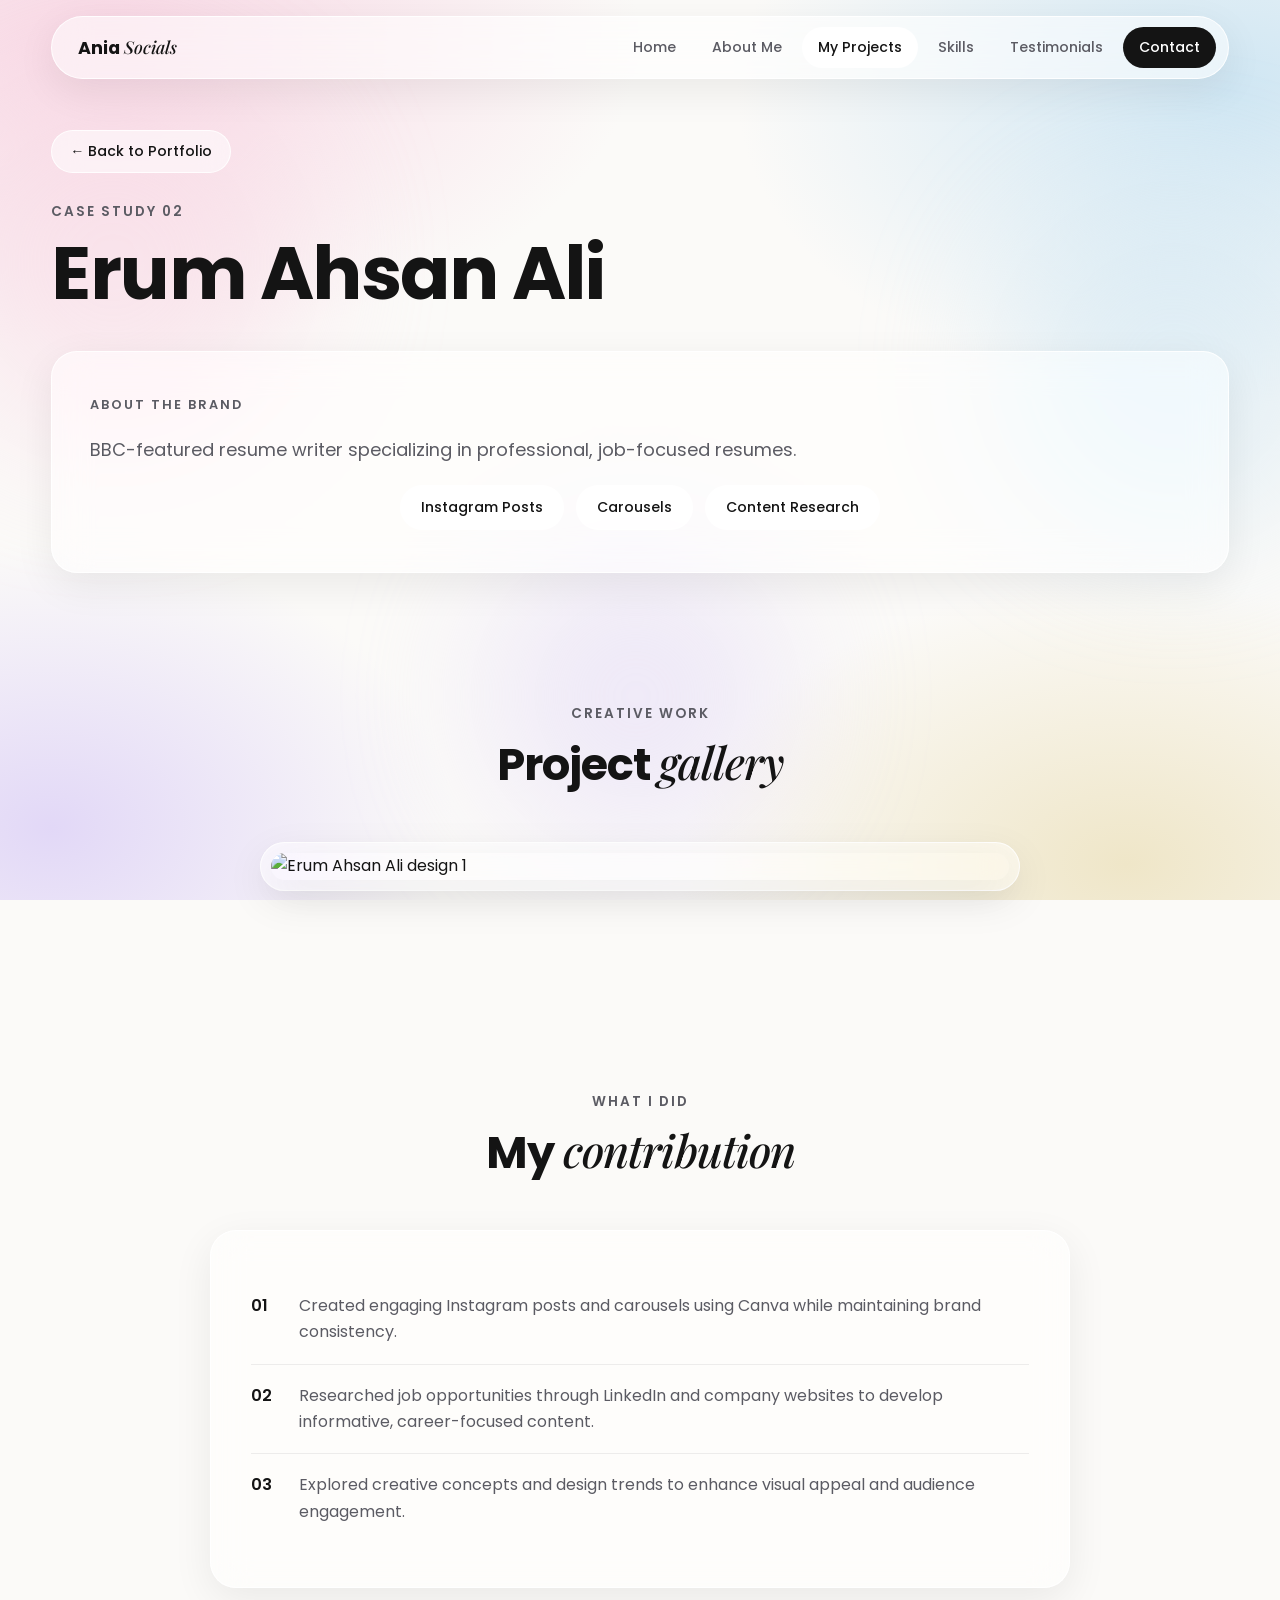
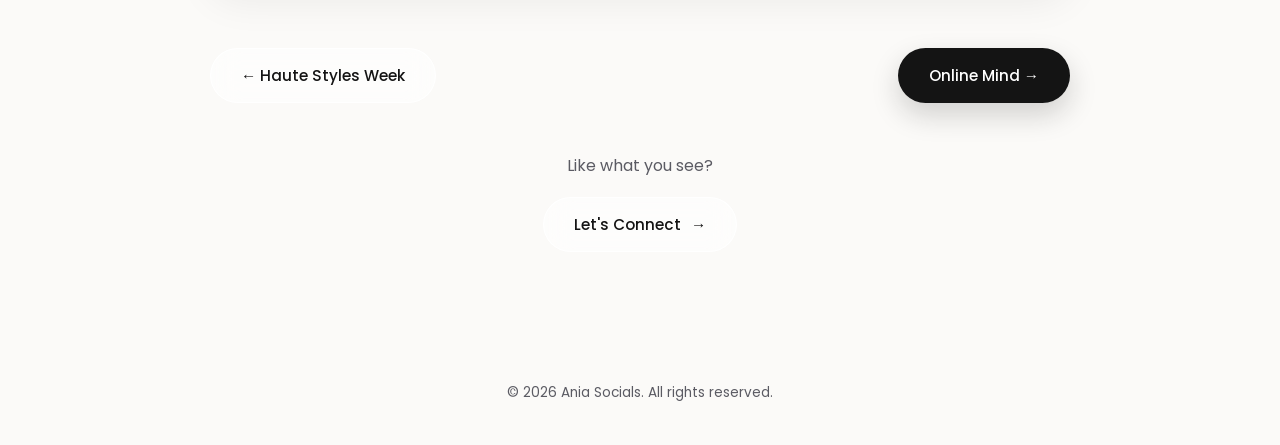
==== erum-ahsan-ali.html @ 64da8299 "Add files via upload" ====
<!DOCTYPE html>
<html lang="en">
<head>
<meta charset="UTF-8">
<meta name="viewport" content="width=device-width, initial-scale=1">
<meta name="description" content="BBC-featured resume writer specializing in professional, job-focused resumes.">
<title>Erum Ahsan Ali | Ania Socials</title>
<link rel="preconnect" href="https://fonts.googleapis.com">
<link rel="preconnect" href="https://fonts.gstatic.com" crossorigin="anonymous">
<link href="https://fonts.googleapis.com/css2?family=Poppins:wght@400;500;600;700&amp;family=Playfair+Display:ital,wght@1,500&amp;display=swap" rel="stylesheet">
<link rel="stylesheet" href="style.css">
</head>
<body>
<div class="bg" aria-hidden="true"><div class="blob b1"></div><div class="blob b2"></div><div class="blob b3"></div></div>

<header class="nav" id="nav">
<div class="container">
<nav aria-label="Main navigation" class="nav-inner">
<a class="logo" href="index.html#home">Ania <span>Socials</span></a>
<ul class="nav-links" id="navLinks">
<li><a href="index.html#home">Home</a></li>
<li><a href="index.html#about">About Me</a></li>
<li><a class="active" href="index.html#work">My Projects</a></li>
<li><a href="skills.html">Skills</a></li>
<li><a href="index.html#testimonials">Testimonials</a></li>
<li><a class="nav-cta" href="index.html#contact">Contact</a></li>
</ul>
<button aria-label="Toggle menu" class="menu-btn" id="menuBtn" type="button"><span></span><span></span><span></span></button>
</nav>
</div>
</header>

<main class="project-page" id="projectPage">
<section class="ph">
<div class="container">
<a class="back-link" href="index.html#work">&#8592; Back to Portfolio</a>
<span class="eyebrow left fade-in d1" id="pEyebrow">Case Study 02</span>
<h1 class="ptitle fade-in d2" id="pTitle">Erum Ahsan Ali</h1>
<div class="pintro" id="pIntro">
<div class="glass pabout reveal">
<span class="plabel">About the Brand</span>
<p id="pAbout">BBC-featured resume writer specializing in professional, job-focused resumes.</p>
<div class="chips" id="pTags"><span>Instagram Posts</span><span>Carousels</span><span>Content Research</span></div>
</div>
</div>
</div>
</section>

<section class="sec">
<div class="container">
<span class="eyebrow reveal">Creative Work</span>
<h2 class="reveal">Project <span class="serif">gallery</span></h2>
<div class="pgal" id="pGal">
<figure class="glass" style="padding:10px"><img alt="Erum Ahsan Ali design 1" loading="lazy" src="https://blogger.googleusercontent.com/img/b/R29vZ2xl/AVvXsEg6LfArgx_egwnG5gX5-q8pyxZDAV-_O9g64z_gU8u0inH4OC-LQ6_JfdG59l0lxsexJ990iQ7lXG4DcFvvriymnPD7KIyHZJl_hjURsGWH9Nm808c5RV7DX7pBr5R3vPqUuLOKTzW5qG34pBVxC1NKSRF00-Y6M6TqEg-s_VpP72AMal4XsR9jh1pmQHkb/s1600/1.png"></figure>
<!-- EDIT: to add more design images, copy the <figure> line above and paste it here with a new image link -->
</div>
</div>
</section>

<section class="sec">
<div class="container">
<span class="eyebrow reveal">What I Did</span>
<h2 class="reveal">My <span class="serif">contribution</span></h2>
<div class="glass pdo reveal"><ol id="pDo"><li><span>Created engaging Instagram posts and carousels using Canva while maintaining brand consistency.</span></li><li><span>Researched job opportunities through LinkedIn and company websites to develop informative, career-focused content.</span></li><li><span>Explored creative concepts and design trends to enhance visual appeal and audience engagement.</span></li></ol></div>
<div class="pcta reveal">
<div class="pnext"><a class="btn btn-glass" href="haute-styles-week.html" id="pPrev">&#8592; Haute Styles Week</a><a class="btn btn-primary" href="online-mind.html" id="pNext">Online Mind &#8594;</a></div>
<div style="margin-top:50px"><p>Like what you see?</p><a class="btn btn-glass" href="index.html#contact">Let's Connect <span class="arrow">&#8594;</span></a></div>
</div>
</div>
</section>
</main>

<footer class="footer"><div class="container">&#169; 2026 Ania Socials. All rights reserved.</div></footer>
<div class="lightbox" id="lightbox"><img alt="Project preview" id="lbImg"></div>

<script src="script.js"></script>
</body>
</html>
---- style.css ----
:root{
  /* EDIT COLORS HERE */
  --bg:#fbfaf8; --text:#141414; --muted:#5b5b63; --accent:#141414;
  --g1:#f8d7e4; --g2:#cfe6f3; --g3:#efe6c8; --g4:#e2d8f7;
  --glass:rgba(255,255,255,.55); --glass2:rgba(255,255,255,.78); --border:rgba(255,255,255,.85);
  --shadow:0 12px 40px rgba(20,20,20,.07); --ease:cubic-bezier(.22,.61,.36,1);
}
*{box-sizing:border-box;margin:0;padding:0}
html{scroll-behavior:smooth}
body{font-family:'Poppins',sans-serif;color:var(--text);background:var(--bg);line-height:1.65;overflow-x:hidden;-webkit-font-smoothing:antialiased}
img{max-width:100%;height:auto;display:block}
a{color:inherit;text-decoration:none}
ul{list-style:none}
.container{width:min(1180px,92%);margin:0 auto}
.serif{font-family:'Playfair Display','Times New Roman',serif;font-style:italic;font-weight:500}
section{scroll-margin-top:90px;position:relative}
.bg{position:fixed;inset:0;z-index:-2;overflow:hidden;background:radial-gradient(60% 50% at 8% 4%,var(--g1),transparent 70%),radial-gradient(55% 50% at 96% 10%,var(--g2),transparent 70%),radial-gradient(50% 45% at 88% 96%,var(--g3),transparent 70%),radial-gradient(45% 45% at 4% 92%,var(--g4),transparent 70%),var(--bg)}
.blob{position:absolute;border-radius:50%;filter:blur(70px);opacity:.5;animation:float 16s ease-in-out infinite}
.b1{width:380px;height:380px;background:var(--g1);top:8%;left:-6%}
.b2{width:340px;height:340px;background:var(--g2);top:22%;right:-5%;animation-delay:-5s}
.b3{width:300px;height:300px;background:var(--g4);bottom:6%;left:38%;animation-delay:-9s}
@keyframes float{0%,100%{transform:translate(0,0) scale(1)}50%{transform:translate(30px,-40px) scale(1.08)}}
.glass{background:var(--glass);backdrop-filter:blur(18px) saturate(160%);-webkit-backdrop-filter:blur(18px) saturate(160%);border:1px solid var(--border);box-shadow:var(--shadow);border-radius:26px;transition:all .4s var(--ease)}
.glass:hover{background:var(--glass2);transform:translateY(-5px)}
/* NAV */
.nav{position:fixed;top:16px;left:0;right:0;z-index:60}
.nav-inner{position:relative;display:flex;align-items:center;justify-content:space-between;padding:10px 12px 10px 26px;background:var(--glass);backdrop-filter:blur(18px);-webkit-backdrop-filter:blur(18px);border:1px solid var(--border);border-radius:999px;box-shadow:var(--shadow)}
.nav.scrolled .nav-inner{background:var(--glass2)}
.logo{font-weight:700;font-size:1.1rem}
.logo span{font-family:'Playfair Display',serif;font-style:italic;font-weight:500}
.nav-links{display:flex;gap:4px;align-items:center}
.nav-links a{display:block;padding:9px 16px;border-radius:999px;font-size:.88rem;font-weight:500;color:var(--muted);transition:all .3s var(--ease)}
.nav-links a:hover,.nav-links a.active{color:var(--text);background:rgba(255,255,255,.9)}
.nav-links a.nav-cta{background:var(--accent);color:#fff}
.nav-links a.nav-cta:hover{background:#000;transform:translateY(-1px)}
.menu-btn{display:none;width:44px;height:44px;border-radius:50%;border:1px solid var(--border);background:var(--glass2);cursor:pointer;position:relative}
.menu-btn span{position:absolute;left:13px;right:13px;height:2px;background:var(--text);border-radius:2px;transition:all .3s var(--ease)}
.menu-btn span:nth-child(1){top:16px}.menu-btn span:nth-child(2){top:21px}.menu-btn span:nth-child(3){top:26px}
.menu-btn.open span:nth-child(1){top:21px;transform:rotate(45deg)}
.menu-btn.open span:nth-child(2){opacity:0}
.menu-btn.open span:nth-child(3){top:21px;transform:rotate(-45deg)}
/* BUTTONS */
.btn{display:inline-flex;align-items:center;gap:10px;padding:15px 30px;border-radius:999px;font:500 .95rem 'Poppins',sans-serif;cursor:pointer;border:1px solid transparent;transition:all .35s var(--ease)}
.btn-primary{background:var(--accent);color:#fff;box-shadow:0 12px 28px rgba(20,20,20,.18)}
.btn-primary:hover{transform:translateY(-3px);box-shadow:0 16px 34px rgba(20,20,20,.25)}
.btn-glass{background:var(--glass);color:var(--text);border-color:var(--border);backdrop-filter:blur(14px);-webkit-backdrop-filter:blur(14px)}
.btn-glass:hover{background:var(--glass2);transform:translateY(-3px);box-shadow:var(--shadow)}
.btn .arrow{transition:transform .3s var(--ease)}.btn:hover .arrow{transform:translateX(4px)}
/* HERO */
.hero{min-height:100vh;display:flex;align-items:center;padding:130px 0 70px}
.hero-grid{display:grid;grid-template-columns:1.05fr .95fr;gap:50px;align-items:center}
.pill{display:inline-flex;align-items:center;gap:10px;padding:8px 18px;border-radius:999px;font-size:.82rem;font-weight:500;color:var(--muted);background:var(--glass);border:1px solid var(--border);backdrop-filter:blur(12px);-webkit-backdrop-filter:blur(12px)}
.pill i{width:8px;height:8px;border-radius:50%;background:#7bd389}
.hero h1{font-size:clamp(2.4rem,5.2vw,4.3rem);font-weight:700;line-height:1.1;letter-spacing:-1.5px;margin:22px 0 18px}
.role{font-weight:600;margin-bottom:10px}
.role em{font-style:normal;color:var(--muted);font-weight:400;margin:0 6px}
.lead{color:var(--muted);font-size:1.05rem;max-width:480px}
.actions{display:flex;flex-wrap:wrap;gap:14px;margin-top:34px}
.hero-visual{position:relative;display:flex;justify-content:center}
.glass-shape{position:absolute;inset:6% 4% 2%;border-radius:46% 54% 50% 50%/52% 44% 56% 48%;background:linear-gradient(145deg,rgba(255,255,255,.8),rgba(255,255,255,.25));border:1px solid var(--border);backdrop-filter:blur(20px);-webkit-backdrop-filter:blur(20px);box-shadow:var(--shadow)}
.hero-visual img{position:relative;width:min(100%,520px);animation:rise 1.2s var(--ease) both .25s,bob 7s ease-in-out infinite 1.5s}
@keyframes rise{from{opacity:0;transform:translateY(40px) scale(.96)}to{opacity:1;transform:none}}
@keyframes bob{0%,100%{transform:translateY(0)}50%{transform:translateY(-10px)}}
.fade-in{opacity:0;transform:translateY(24px);animation:fadeUp .9s var(--ease) forwards}
.d1{animation-delay:.1s}.d2{animation-delay:.25s}.d3{animation-delay:.4s}.d4{animation-delay:.55s}
@keyframes fadeUp{to{opacity:1;transform:none}}
/* SECTIONS */
.sec{padding:100px 0}
.eyebrow{display:block;text-align:center;font-size:.85rem;font-weight:600;letter-spacing:2px;text-transform:uppercase;color:var(--muted);margin-bottom:10px}
.sec h2{text-align:center;font-size:clamp(1.9rem,3.6vw,2.8rem);font-weight:700;letter-spacing:-1px;line-height:1.2;margin-bottom:50px}
/* ABOUT */
.about-card{padding:56px 48px;max-width:860px;margin:0 auto;text-align:center}
.about-card p{font-size:1.12rem;color:var(--muted);max-width:640px;margin:0 auto 30px}
.chips{display:flex;flex-wrap:wrap;gap:12px;justify-content:center}
.chips span{padding:10px 20px;border-radius:999px;background:rgba(255,255,255,.8);border:1px solid var(--border);font-size:.88rem;font-weight:500}
/* CREATIVE PORTFOLIO */
.grid{display:grid;grid-template-columns:repeat(3,1fr);gap:22px}
.work{padding:10px;overflow:hidden;cursor:zoom-in}
.work img{width:100%;aspect-ratio:1/1;object-fit:cover;border-radius:18px;transition:transform .6s var(--ease)}
.work:hover img{transform:scale(1.04)}
.more{display:none}.grid.all .more{display:block}
.center{text-align:center;margin-top:40px}
.lightbox{position:fixed;inset:0;z-index:100;background:rgba(20,20,20,.7);backdrop-filter:blur(8px);display:none;align-items:center;justify-content:center;padding:24px;cursor:zoom-out}
.lightbox.show{display:flex}
.lightbox img{max-height:90vh;border-radius:18px;box-shadow:0 20px 60px rgba(0,0,0,.4)}
/* TESTIMONIALS */
.tgrid{display:grid;grid-template-columns:repeat(2,1fr);gap:22px}
.tcard{padding:34px}
.quote{font-family:'Playfair Display',serif;font-size:3rem;line-height:.6;color:var(--g1);filter:saturate(2) brightness(.9);height:26px}
.tcard p{color:var(--muted);margin:10px 0 20px;font-size:.98rem}
.tcard b{font-weight:600;font-size:.92rem}
/* CONTACT */
.contact-card{padding:56px 40px;max-width:860px;margin:0 auto;text-align:center}
.contact-card p{color:var(--muted);max-width:520px;margin:-20px auto 30px}
.links{display:flex;flex-wrap:wrap;gap:12px;justify-content:center;margin-top:26px}
.footer{padding:30px 0 40px;text-align:center;color:var(--muted);font-size:.85rem}
/* REVEAL (only active when JS adds .js) */
.js .reveal{opacity:0;transform:translateY(30px);transition:opacity .9s var(--ease),transform .9s var(--ease)}
.js .reveal.visible{opacity:1;transform:none}
@media(max-width:900px){
  .hero-grid{grid-template-columns:1fr;text-align:center;gap:30px}
  .lead{margin:0 auto}.actions{justify-content:center}
  .hero-visual{order:-1}.hero-visual img{width:min(78%,380px)}
  .hero{padding-top:110px}
  .grid{grid-template-columns:repeat(2,1fr)}.tgrid{grid-template-columns:1fr}
}
@media(max-width:820px){
  .menu-btn{display:block}
  .nav-links{position:absolute;top:calc(100% + 10px);left:0;right:0;flex-direction:column;padding:14px;background:var(--glass2);backdrop-filter:blur(20px);-webkit-backdrop-filter:blur(20px);border:1px solid var(--border);border-radius:26px;box-shadow:var(--shadow);opacity:0;visibility:hidden;transform:translateY(-10px);transition:all .3s var(--ease)}
  .nav-links.open{opacity:1;visibility:visible;transform:none}
  .nav-links a{text-align:center;padding:13px}
}
@media(max-width:520px){
  .grid{grid-template-columns:1fr}.btn{width:100%;justify-content:center}.actions{width:100%}
  .about-card,.contact-card{padding:38px 22px}.sec{padding:70px 0}
}
@media(prefers-reduced-motion:reduce){*{animation:none!important;transition:none!important}.fade-in{opacity:1;transform:none}.js .reveal{opacity:1;transform:none}}
/* ===== PROJECT PAGES ===== */
.project-page .ph{padding:130px 0 30px}
.back-link{display:inline-flex;align-items:center;gap:8px;padding:9px 18px;border-radius:999px;background:var(--glass);border:1px solid var(--border);backdrop-filter:blur(14px);-webkit-backdrop-filter:blur(14px);font-size:.88rem;font-weight:500;margin-bottom:28px;transition:all .3s var(--ease)}
.back-link:hover{background:var(--glass2);transform:translateX(-4px)}
.eyebrow.left{text-align:left}
.ptitle{font-size:clamp(2.4rem,6vw,4.6rem);font-weight:700;letter-spacing:-1.5px;line-height:1.08;margin:6px 0 38px}
.pintro{display:block}
.pabout{padding:42px 38px;display:flex;flex-direction:column;justify-content:center;gap:20px}
.plabel{font-size:.8rem;font-weight:600;letter-spacing:2px;text-transform:uppercase;color:var(--muted)}
.pabout p{font-size:1.12rem;color:var(--muted)}
.pgal{display:grid;grid-template-columns:repeat(auto-fit,minmax(min(100%,320px),1fr));gap:22px;align-items:start}
.pgal figure{margin:0 auto;width:100%;max-width:760px}
.pgal img{width:100%;height:auto;object-fit:contain;display:block;border-radius:18px;box-shadow:var(--shadow);cursor:zoom-in;transition:transform .5s var(--ease)}
.pgal img:hover{transform:scale(1.02)}
.pnote{grid-column:1/-1;padding:40px;text-align:center;color:var(--muted)}
.pdo{max-width:860px;margin:0 auto;padding:44px 40px}
.pdo ol{list-style:none;counter-reset:c}
.pdo li{display:flex;gap:18px;padding:18px 0;color:var(--muted);border-bottom:1px solid rgba(20,20,20,.07)}
.pdo li:last-child{border-bottom:0}
.pdo li:before{counter-increment:c;content:counter(c,decimal-leading-zero);font-weight:600;color:var(--text);min-width:30px}
.pnext{display:flex;justify-content:space-between;gap:16px;flex-wrap:wrap;max-width:860px;margin:0 auto}
.pcta{text-align:center;margin-top:60px}
.pcta p{color:var(--muted);margin-bottom:18px}
@media(max-width:600px){.pgal{grid-template-columns:1fr}.pabout,.pdo{padding:30px 22px}.project-page .ph{padding-top:110px}.pnext .btn{width:100%;justify-content:center}}
/* ===== HERO STATS ===== */
.stats{display:flex;align-items:stretch;margin-top:26px;max-width:480px}
.stat{flex:1;padding:0 30px}
.stat:first-child{padding-left:0}
.stat+.stat{border-left:1px solid rgba(20,20,20,.12)}
.stat strong{display:block;font-size:clamp(2.4rem,5vw,3.4rem);font-weight:700;letter-spacing:-1.5px;line-height:1.05}
.stat span{display:block;margin-top:6px;font-size:.88rem;font-weight:500;color:var(--muted);line-height:1.4}
@media(max-width:900px){.stats{margin-left:auto;margin-right:auto}.stat,.stat:first-child{padding:0 22px}}
@media(max-width:520px){.stats{max-width:100%}.stat,.stat:first-child{padding:0 12px}.stat strong{font-size:2.3rem}.stat span{font-size:.8rem}}
/* ===== SKILLS PAGE ===== */
.skills-page .ph{padding:130px 0 30px}
.sgrid{display:grid;grid-template-columns:repeat(6,1fr);gap:22px}
.scard{grid-column:span 2;padding:36px 32px}
.scard:nth-child(n+4){grid-column:span 3}
.snum{display:block;font-family:'Playfair Display','Times New Roman',serif;font-style:italic;font-size:1.5rem;color:var(--muted);line-height:1}
.scard h3{font-size:1.2rem;font-weight:600;line-height:1.35;margin:10px 0 22px;letter-spacing:-.2px}
.skchips{display:flex;flex-wrap:wrap;gap:9px}
.skchips span{padding:8px 15px;border-radius:999px;background:rgba(255,255,255,.8);border:1px solid var(--border);font-size:.82rem;font-weight:500;transition:all .3s var(--ease)}
.skchips span:hover{background:#fff;transform:translateY(-2px);box-shadow:0 6px 16px rgba(20,20,20,.06)}
.sfoot{display:flex;flex-wrap:wrap;gap:14px;justify-content:center;margin-top:56px}
@media(min-width:821px) and (max-width:1000px){.nav-links a{padding:9px 11px}}
@media(max-width:900px){.sgrid{grid-template-columns:repeat(2,1fr)}.scard,.scard:nth-child(n+4){grid-column:span 1}.scard:last-child{grid-column:span 2}}
@media(max-width:600px){.sgrid{grid-template-columns:1fr}.scard:last-child{grid-column:span 1}.scard{padding:28px 22px}.skills-page .ph{padding-top:110px}.sfoot .btn{width:100%;justify-content:center}}
/* ===== PROJECTS NOTE ===== */
.more-note{display:flex;align-items:center;justify-content:center;gap:16px;margin-top:34px;padding:0 6px;text-align:center;font-family:'Playfair Display','Times New Roman',serif;font-style:italic;font-size:.98rem;color:var(--muted);line-height:1.5}
.more-note:before,.more-note:after{content:"";flex:0 0 36px;height:1px;background:linear-gradient(90deg,transparent,rgba(20,20,20,.2))}
.more-note:after{background:linear-gradient(270deg,transparent,rgba(20,20,20,.2))}
@media(max-width:520px){.more-note{gap:10px;font-size:.92rem}.more-note:before,.more-note:after{flex-basis:20px}}
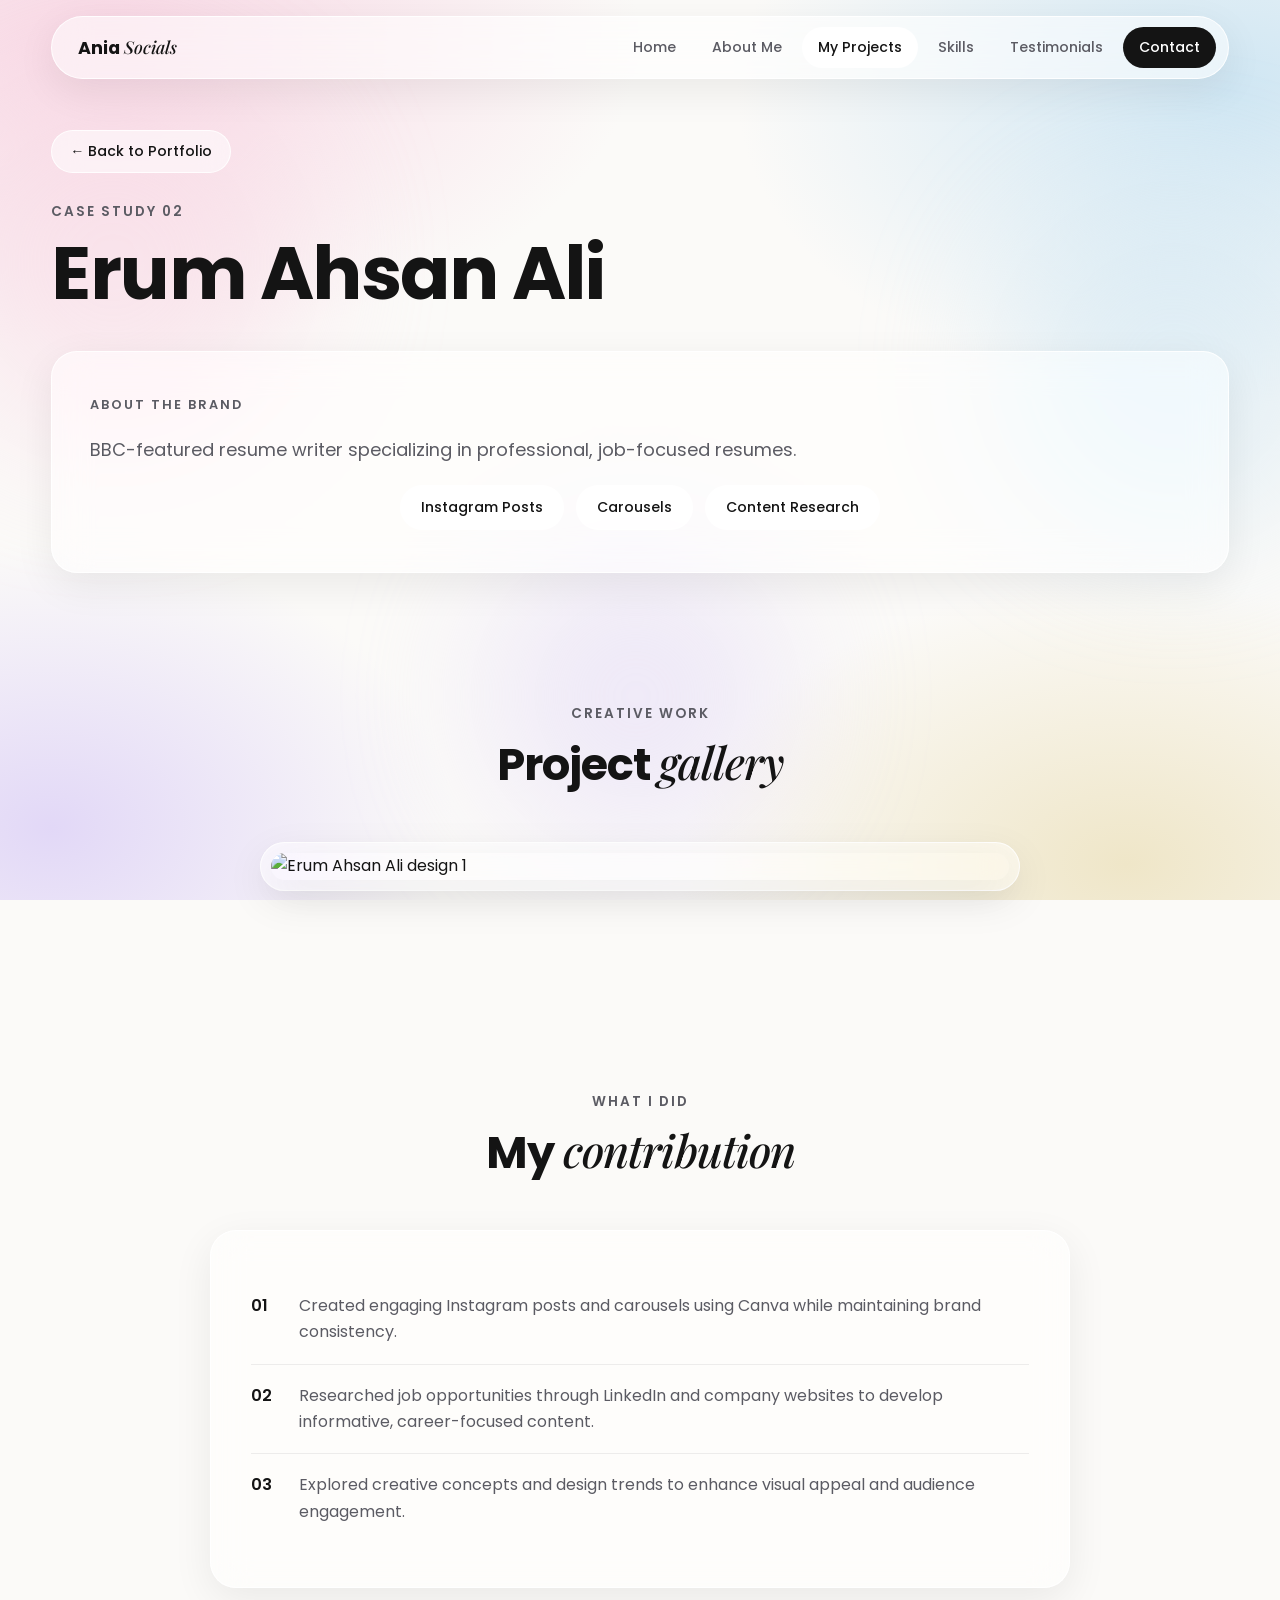
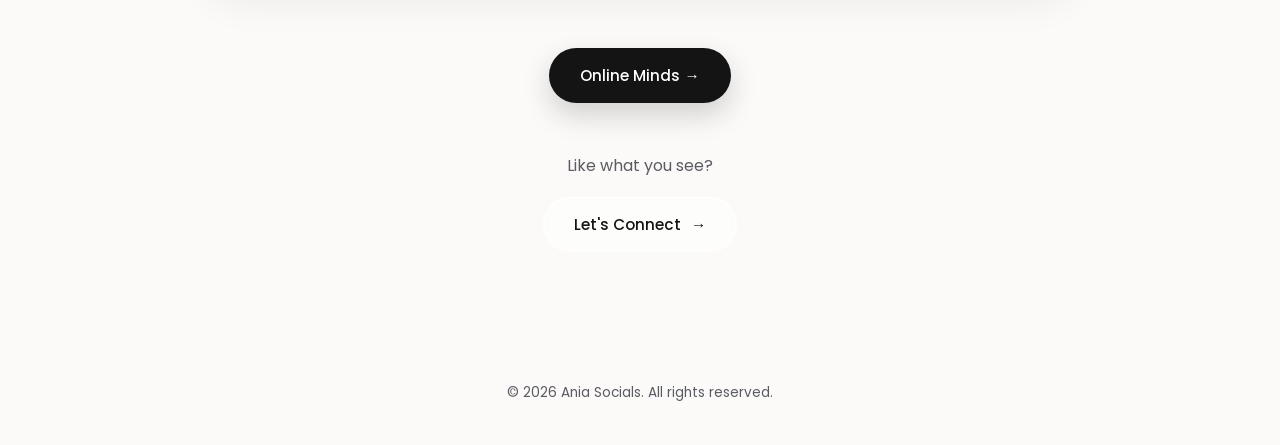
==== commit 3c46f208: "Update navigation link and styling in HTML" ====
--- a/erum-ahsan-ali.html
+++ b/erum-ahsan-ali.html
@@ -63,7 +63,7 @@
 <h2 class="reveal">My <span class="serif">contribution</span></h2>
 <div class="glass pdo reveal"><ol id="pDo"><li><span>Created engaging Instagram posts and carousels using Canva while maintaining brand consistency.</span></li><li><span>Researched job opportunities through LinkedIn and company websites to develop informative, career-focused content.</span></li><li><span>Explored creative concepts and design trends to enhance visual appeal and audience engagement.</span></li></ol></div>
 <div class="pcta reveal">
-<div class="pnext"><a class="btn btn-glass" href="haute-styles-week.html" id="pPrev">&#8592; Haute Styles Week</a><a class="btn btn-primary" href="online-mind.html" id="pNext">Online Mind &#8594;</a></div>
+<div class="pnext" style="justify-content:center"><a class="btn btn-primary" href="online-minds.html" id="pNext">Online Minds &#8594;</a></div>
 <div style="margin-top:50px"><p>Like what you see?</p><a class="btn btn-glass" href="index.html#contact">Let's Connect <span class="arrow">&#8594;</span></a></div>
 </div>
 </div>
--- a/style.css
+++ b/style.css
@@ -167,3 +167,8 @@
 .more-note:before,.more-note:after{content:"";flex:0 0 36px;height:1px;background:linear-gradient(90deg,transparent,rgba(20,20,20,.2))}
 .more-note:after{background:linear-gradient(270deg,transparent,rgba(20,20,20,.2))}
 @media(max-width:520px){.more-note{gap:10px;font-size:.92rem}.more-note:before,.more-note:after{flex-basis:20px}}
+/* ===== PORTFOLIO BUTTONS ===== */
+.pf-list{display:flex;flex-wrap:wrap;justify-content:center;gap:16px;max-width:820px;margin:0 auto}
+.pf-btn{display:inline-flex;align-items:center;justify-content:center;min-width:220px;padding:15px 32px;border-radius:999px;background:#fff;color:#141414;border:1.5px solid #141414;box-shadow:0 6px 16px rgba(20,20,20,.12);font:500 .95rem 'Poppins',sans-serif;text-align:center;cursor:pointer;transition:transform .3s var(--ease),box-shadow .3s var(--ease),background .3s var(--ease),color .3s var(--ease)}
+.pf-btn:hover{transform:translateY(-3px);background:#141414;color:#fff;box-shadow:0 12px 26px rgba(20,20,20,.2)}
+#work{background:transparent!important}
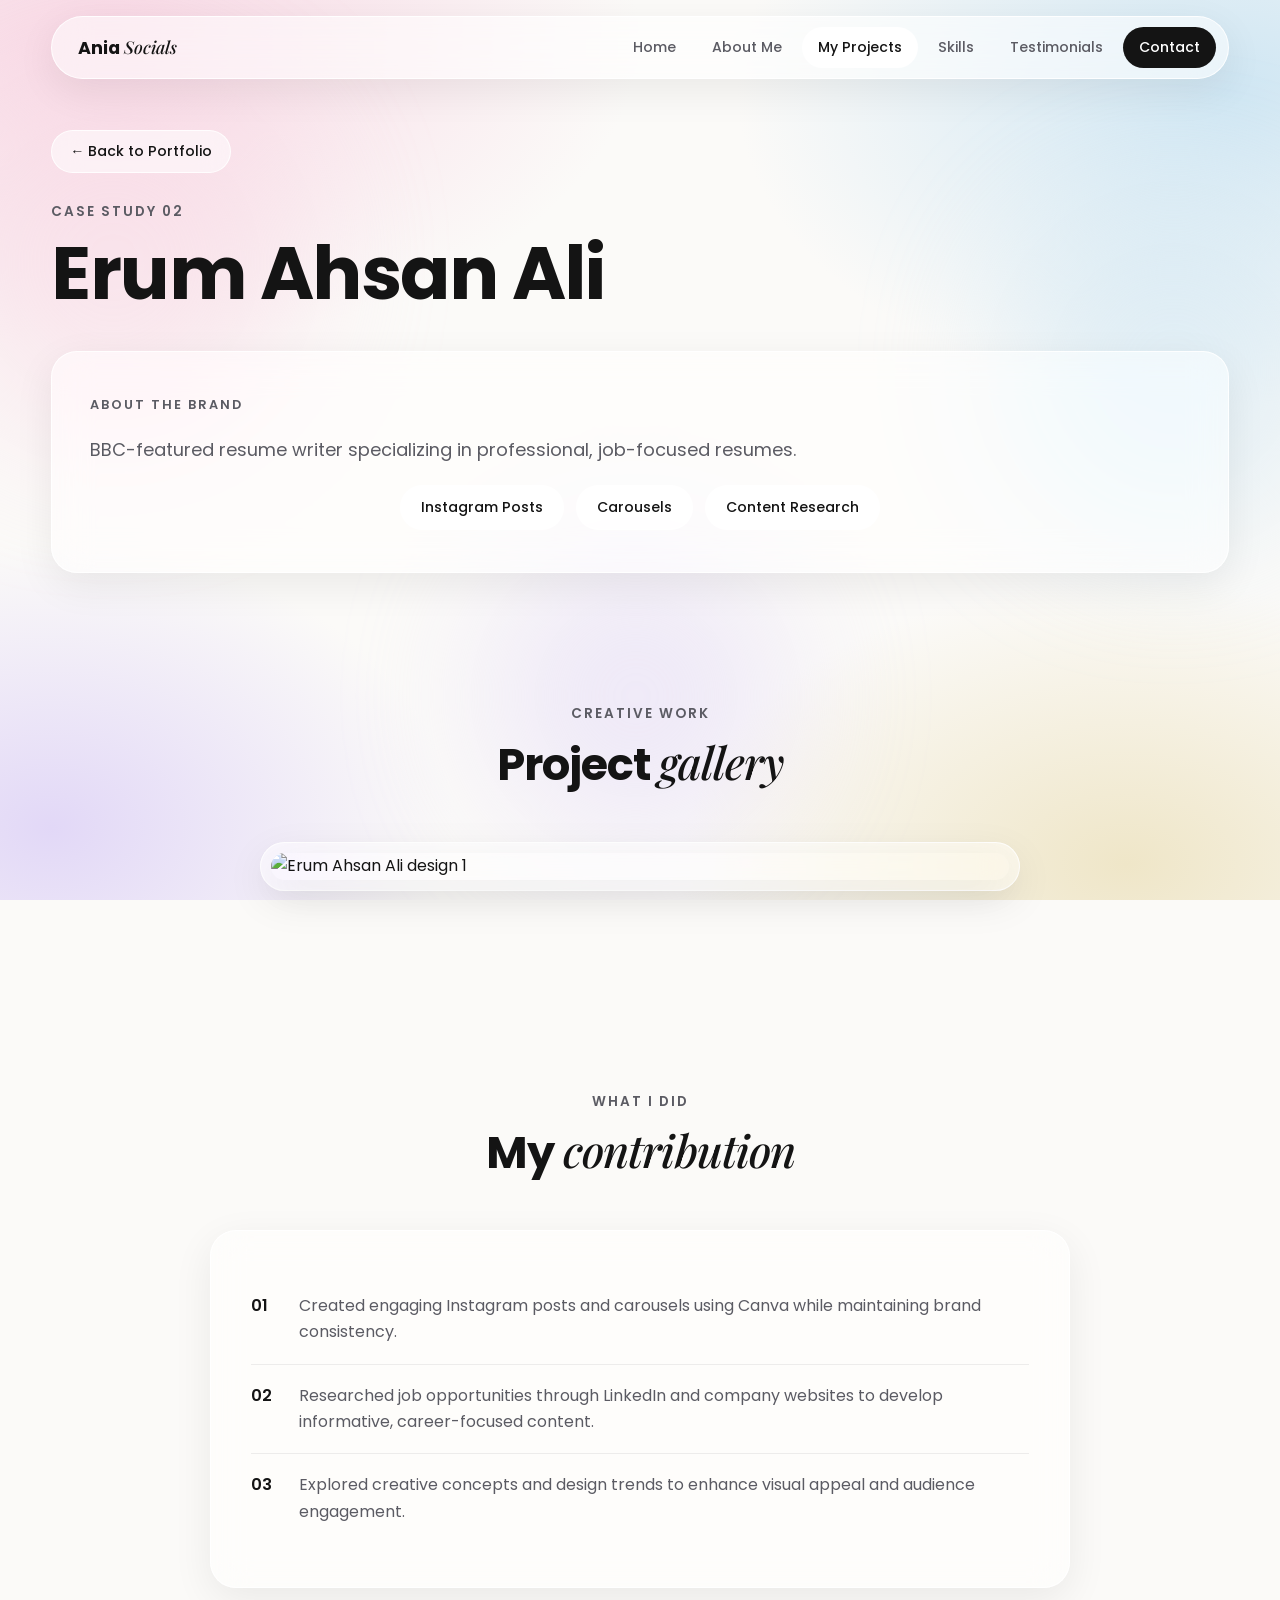
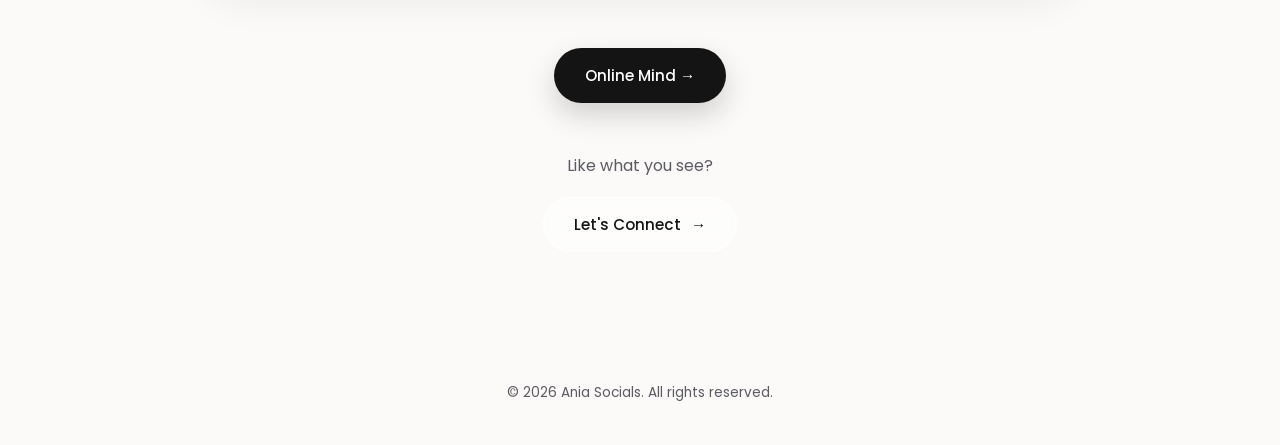
==== commit 1c601882: "Fix link to Online Mind page in erum-ahsan-ali.html" ====
--- a/erum-ahsan-ali.html
+++ b/erum-ahsan-ali.html
@@ -63,7 +63,7 @@
 <h2 class="reveal">My <span class="serif">contribution</span></h2>
 <div class="glass pdo reveal"><ol id="pDo"><li><span>Created engaging Instagram posts and carousels using Canva while maintaining brand consistency.</span></li><li><span>Researched job opportunities through LinkedIn and company websites to develop informative, career-focused content.</span></li><li><span>Explored creative concepts and design trends to enhance visual appeal and audience engagement.</span></li></ol></div>
 <div class="pcta reveal">
-<div class="pnext" style="justify-content:center"><a class="btn btn-primary" href="online-minds.html" id="pNext">Online Minds &#8594;</a></div>
+<div class="pnext" style="justify-content:center"><a class="btn btn-primary" href="online-mind.html" id="pNext">Online Mind &#8594;</a></div>
 <div style="margin-top:50px"><p>Like what you see?</p><a class="btn btn-glass" href="index.html#contact">Let's Connect <span class="arrow">&#8594;</span></a></div>
 </div>
 </div>
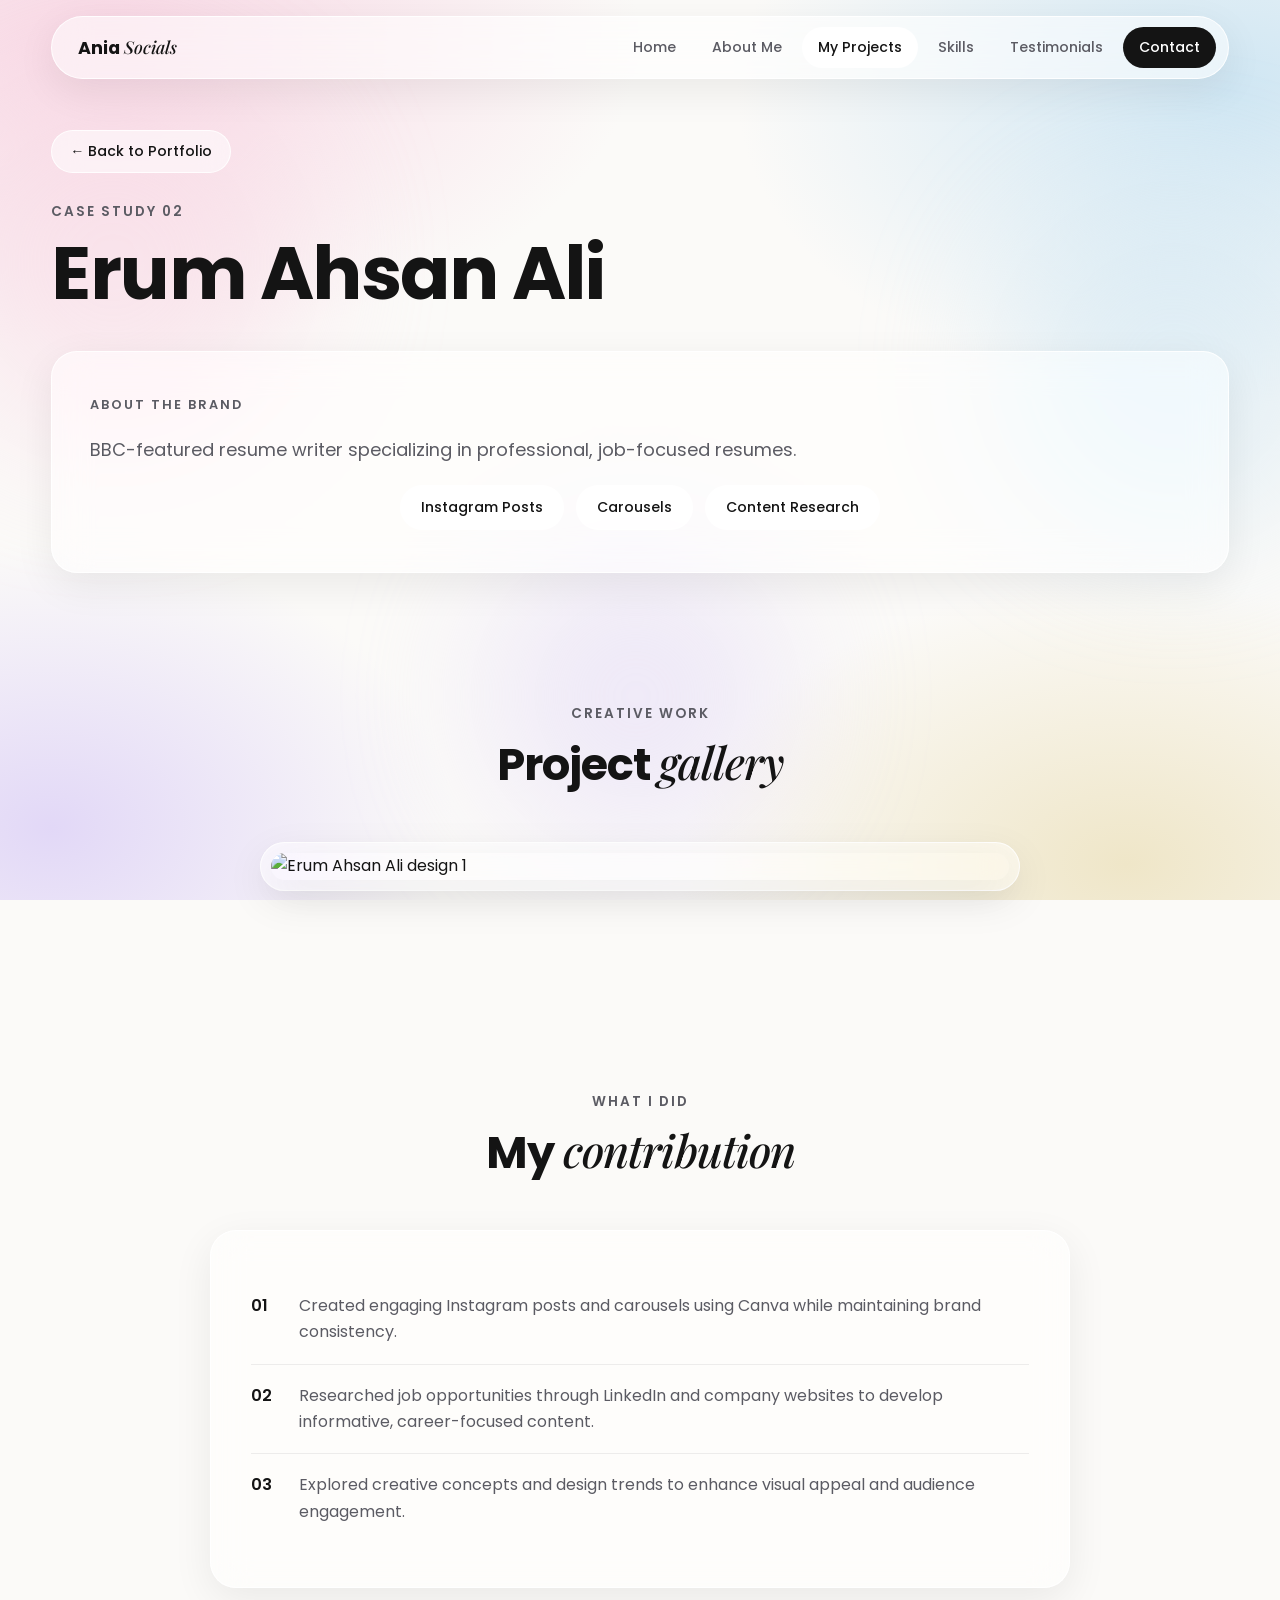
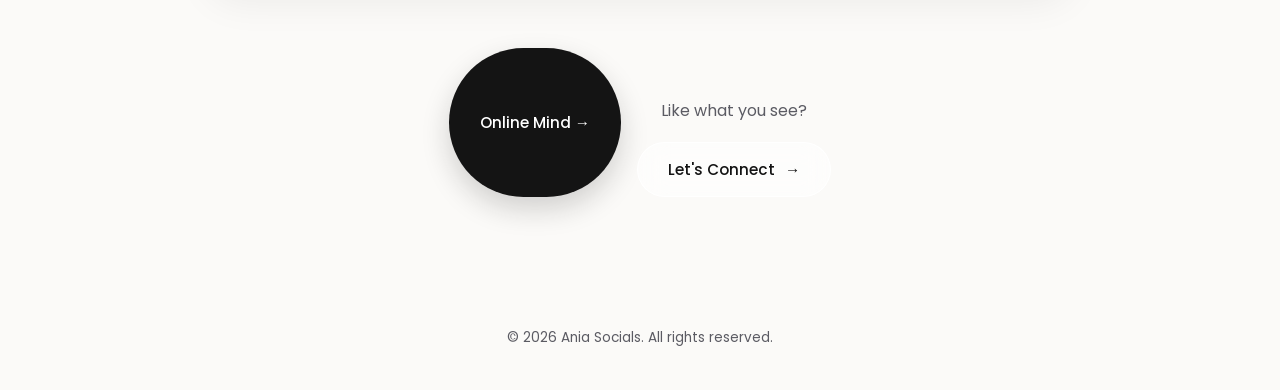
==== commit aaa58c98: "Fix HTML structure and maintain link formatting" ====
--- a/erum-ahsan-ali.html
+++ b/erum-ahsan-ali.html
@@ -63,7 +63,7 @@
 <h2 class="reveal">My <span class="serif">contribution</span></h2>
 <div class="glass pdo reveal"><ol id="pDo"><li><span>Created engaging Instagram posts and carousels using Canva while maintaining brand consistency.</span></li><li><span>Researched job opportunities through LinkedIn and company websites to develop informative, career-focused content.</span></li><li><span>Explored creative concepts and design trends to enhance visual appeal and audience engagement.</span></li></ol></div>
 <div class="pcta reveal">
-<div class="pnext" style="justify-content:center"><a class="btn btn-primary" href="online-mind.html" id="pNext">Online Mind &#8594;</a></div>
+<div class="pnext" style="justify-content:center"><a class="btn btn-primary" href="online-mind.html" id="pNext">Online Mind &#8594;</a>
 <div style="margin-top:50px"><p>Like what you see?</p><a class="btn btn-glass" href="index.html#contact">Let's Connect <span class="arrow">&#8594;</span></a></div>
 </div>
 </div>
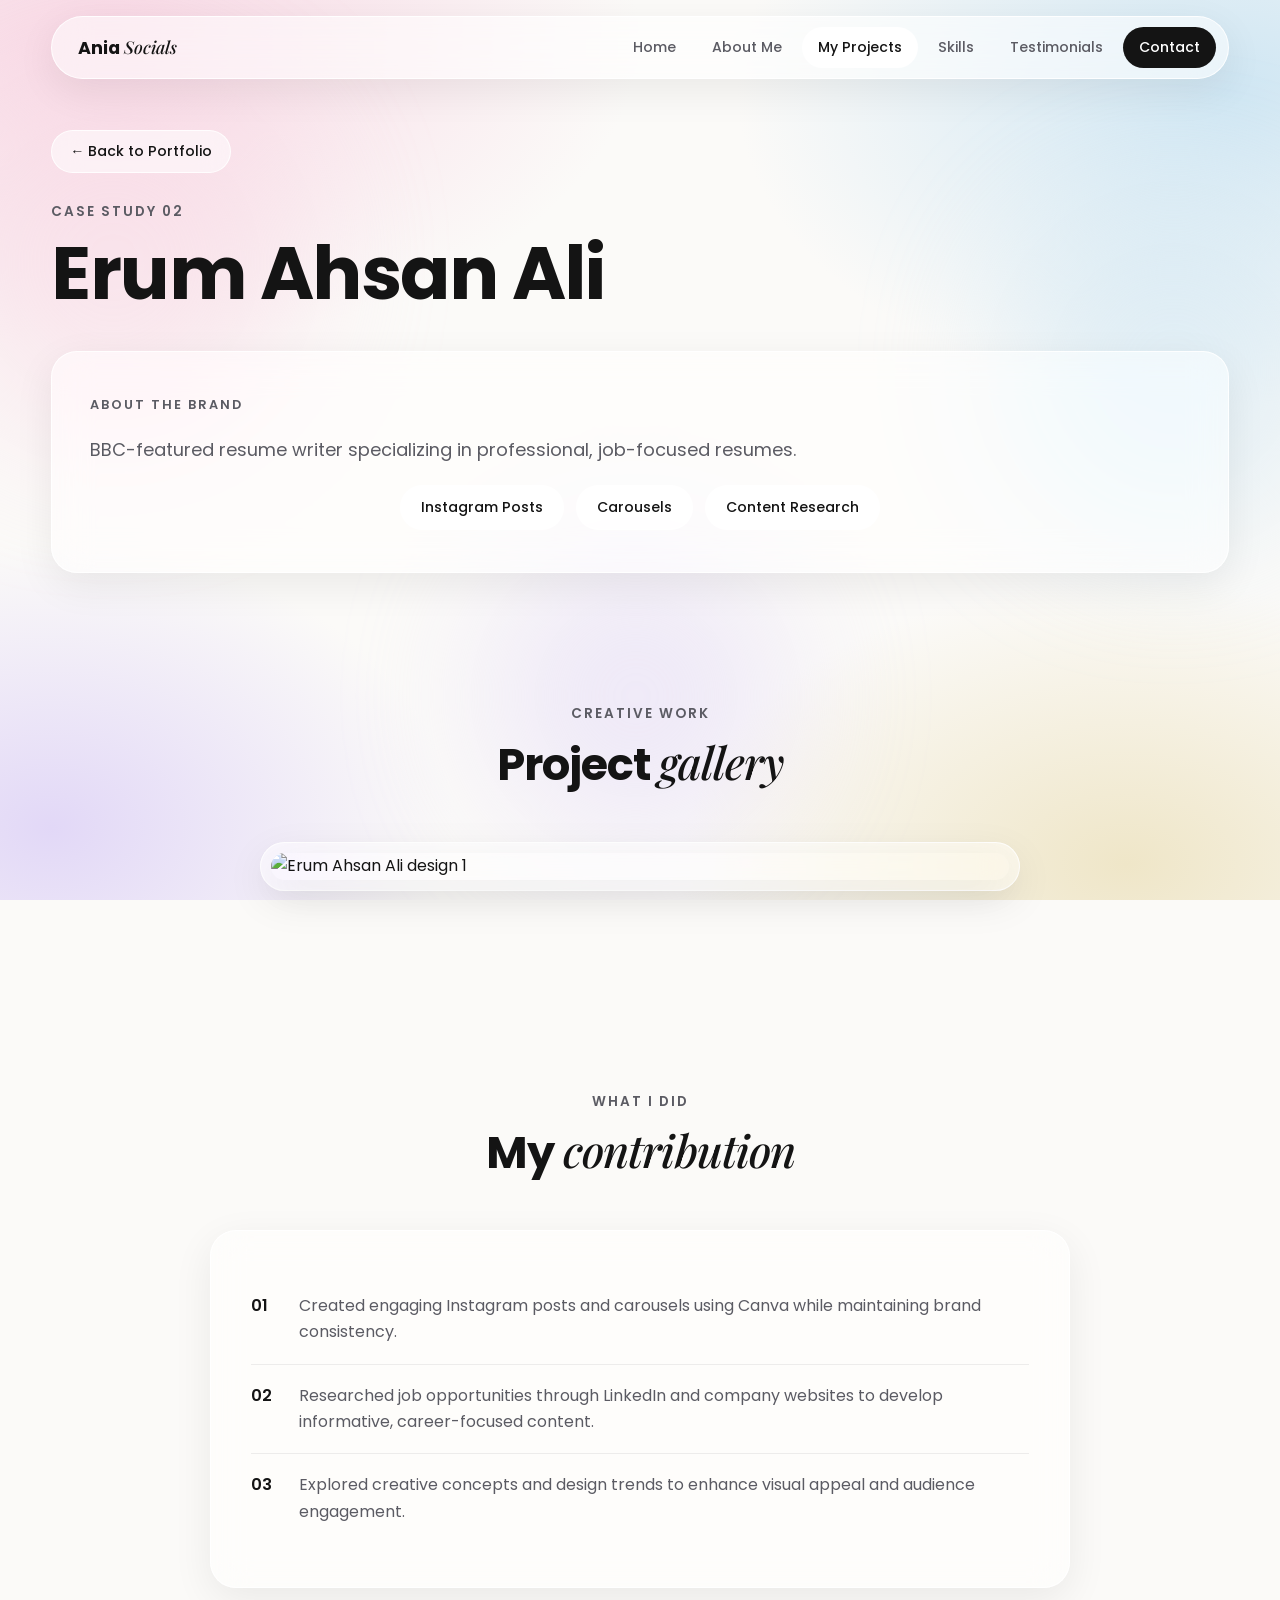
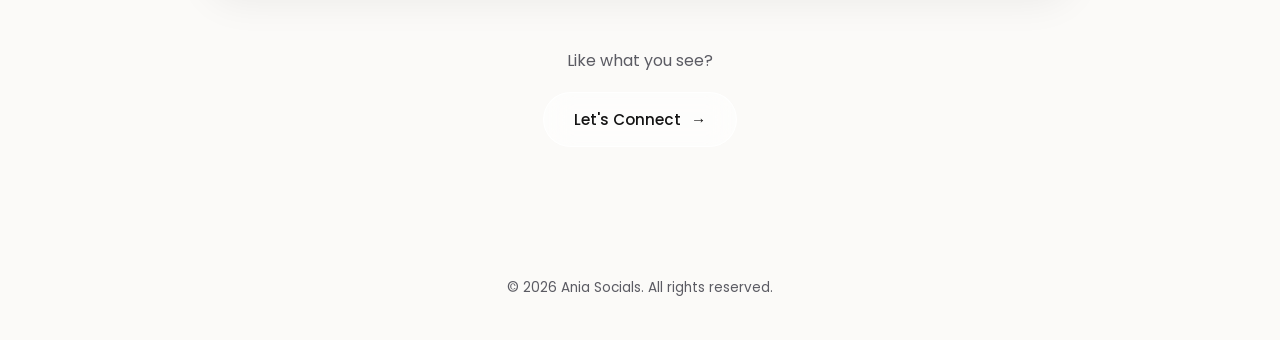
==== commit d5d20bd3: "Remove navigation button from erum-ahsan-ali.html" ====
--- a/erum-ahsan-ali.html
+++ b/erum-ahsan-ali.html
@@ -63,7 +63,6 @@
 <h2 class="reveal">My <span class="serif">contribution</span></h2>
 <div class="glass pdo reveal"><ol id="pDo"><li><span>Created engaging Instagram posts and carousels using Canva while maintaining brand consistency.</span></li><li><span>Researched job opportunities through LinkedIn and company websites to develop informative, career-focused content.</span></li><li><span>Explored creative concepts and design trends to enhance visual appeal and audience engagement.</span></li></ol></div>
 <div class="pcta reveal">
-<div class="pnext" style="justify-content:center"><a class="btn btn-primary" href="online-mind.html" id="pNext">Online Mind &#8594;</a>
 <div style="margin-top:50px"><p>Like what you see?</p><a class="btn btn-glass" href="index.html#contact">Let's Connect <span class="arrow">&#8594;</span></a></div>
 </div>
 </div>
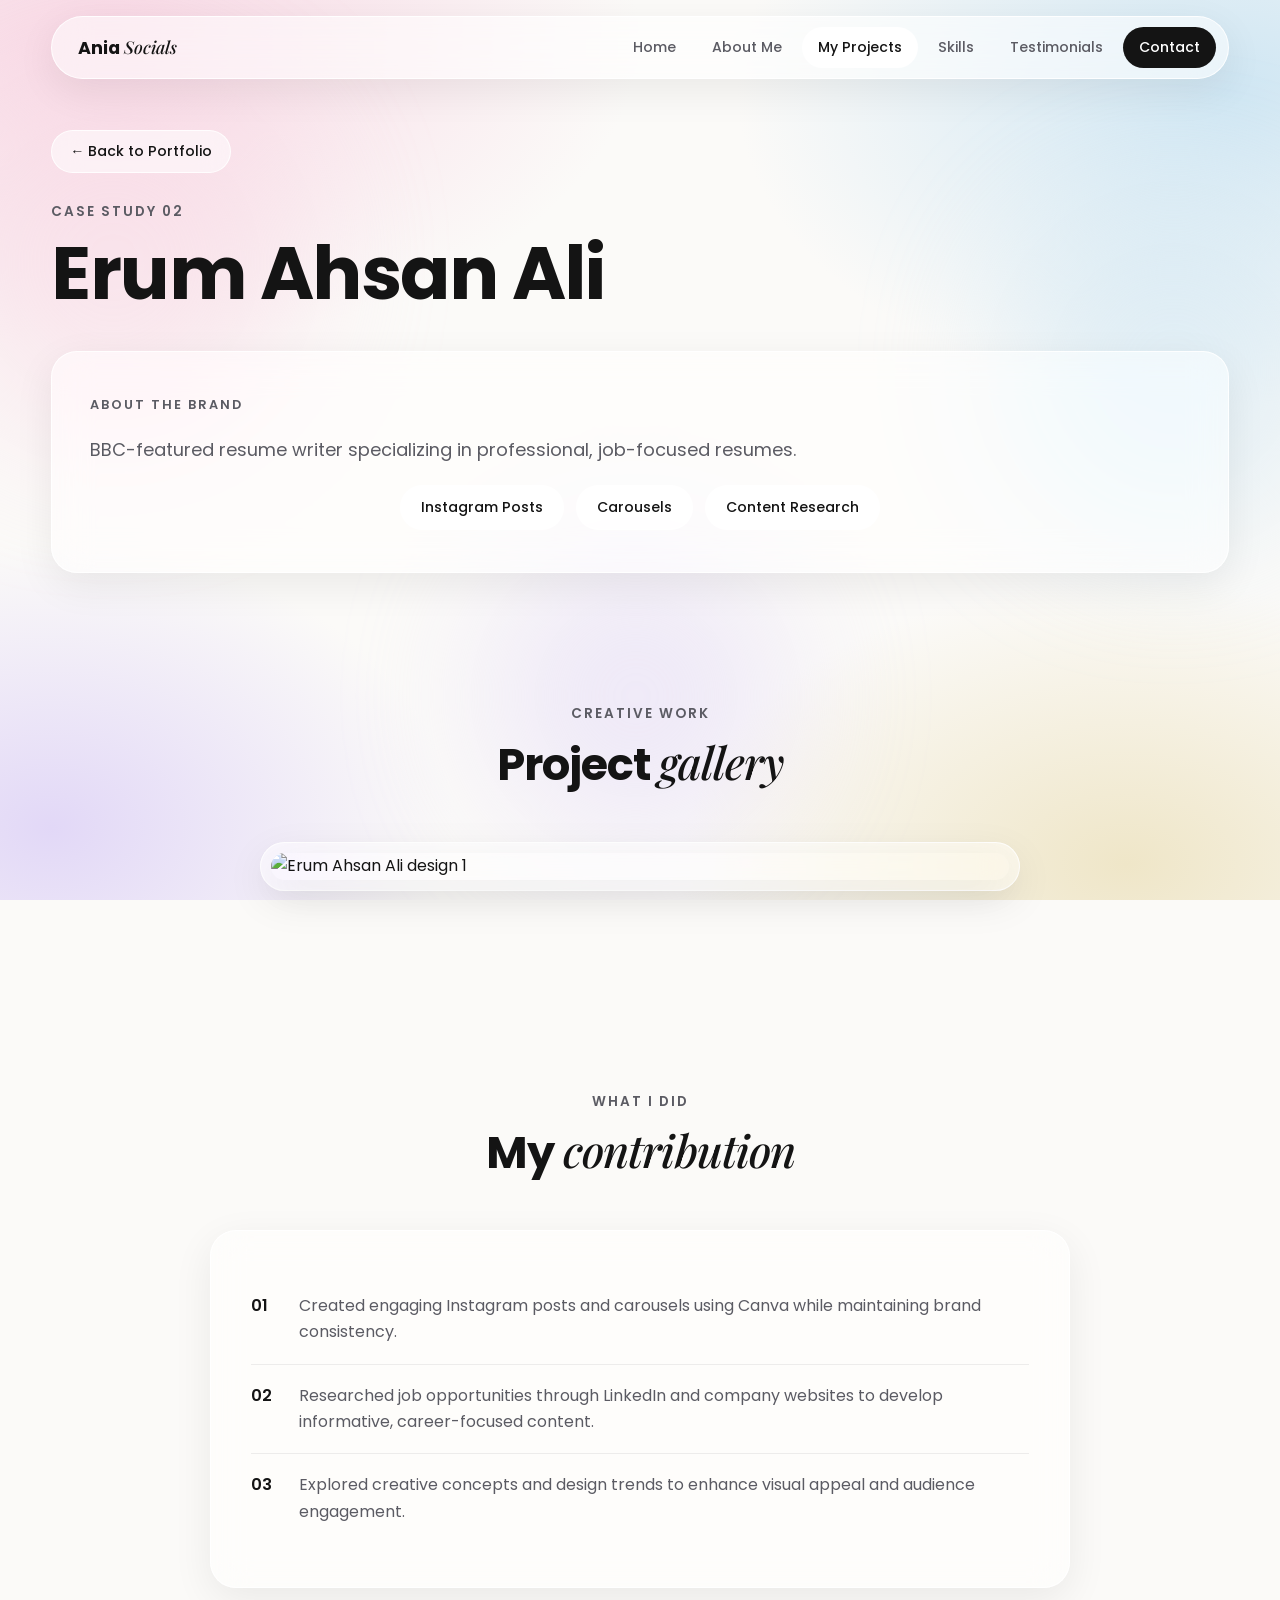
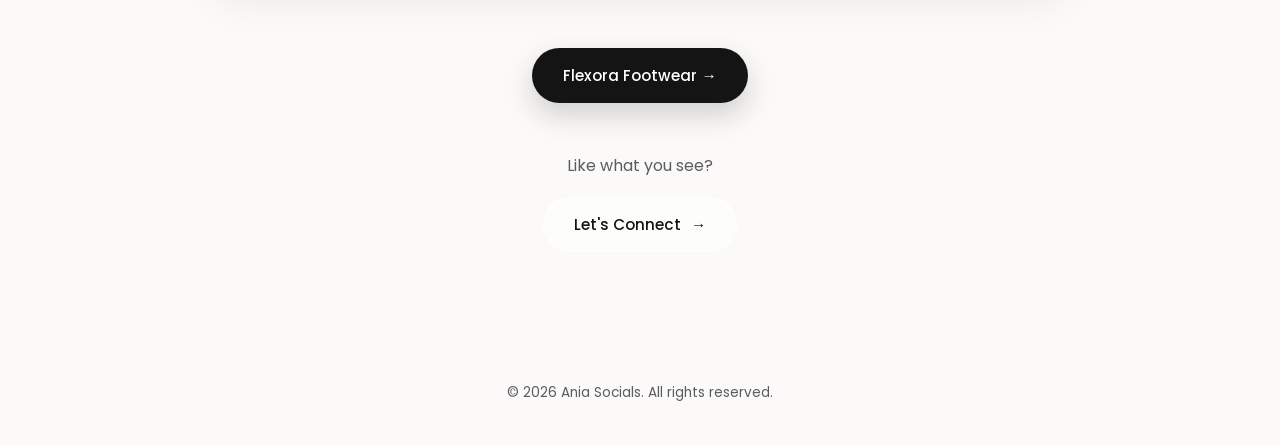
==== commit 96f3460d: "Add navigation button to Flexora Footwear page" ====
--- a/erum-ahsan-ali.html
+++ b/erum-ahsan-ali.html
@@ -63,6 +63,7 @@
 <h2 class="reveal">My <span class="serif">contribution</span></h2>
 <div class="glass pdo reveal"><ol id="pDo"><li><span>Created engaging Instagram posts and carousels using Canva while maintaining brand consistency.</span></li><li><span>Researched job opportunities through LinkedIn and company websites to develop informative, career-focused content.</span></li><li><span>Explored creative concepts and design trends to enhance visual appeal and audience engagement.</span></li></ol></div>
 <div class="pcta reveal">
+<div class="pnext" style="justify-content:center"><a class="btn btn-primary" href="flexora-footwear.html" id="pNext">Flexora Footwear &#8594;</a></div>
 <div style="margin-top:50px"><p>Like what you see?</p><a class="btn btn-glass" href="index.html#contact">Let's Connect <span class="arrow">&#8594;</span></a></div>
 </div>
 </div>
--- a/style.css
+++ b/style.css
@@ -172,3 +172,10 @@
 .pf-btn{display:inline-flex;align-items:center;justify-content:center;min-width:220px;padding:15px 32px;border-radius:999px;background:#fff;color:#141414;border:1.5px solid #141414;box-shadow:0 6px 16px rgba(20,20,20,.12);font:500 .95rem 'Poppins',sans-serif;text-align:center;cursor:pointer;transition:transform .3s var(--ease),box-shadow .3s var(--ease),background .3s var(--ease),color .3s var(--ease)}
 .pf-btn:hover{transform:translateY(-3px);background:#141414;color:#fff;box-shadow:0 12px 26px rgba(20,20,20,.2)}
 #work{background:transparent!important}
+.pgal.uniform img{aspect-ratio:4/5;object-fit:contain;background:#fff}
+@media(max-width:600px){
+  .pgal.uniform.two-col{grid-template-columns:repeat(3,1fr)!important;gap:6px!important}
+}
+@media(max-width:600px){
+  .pgal.two-col{grid-template-columns:repeat(3,1fr)!important;gap:6px!important}
+}
